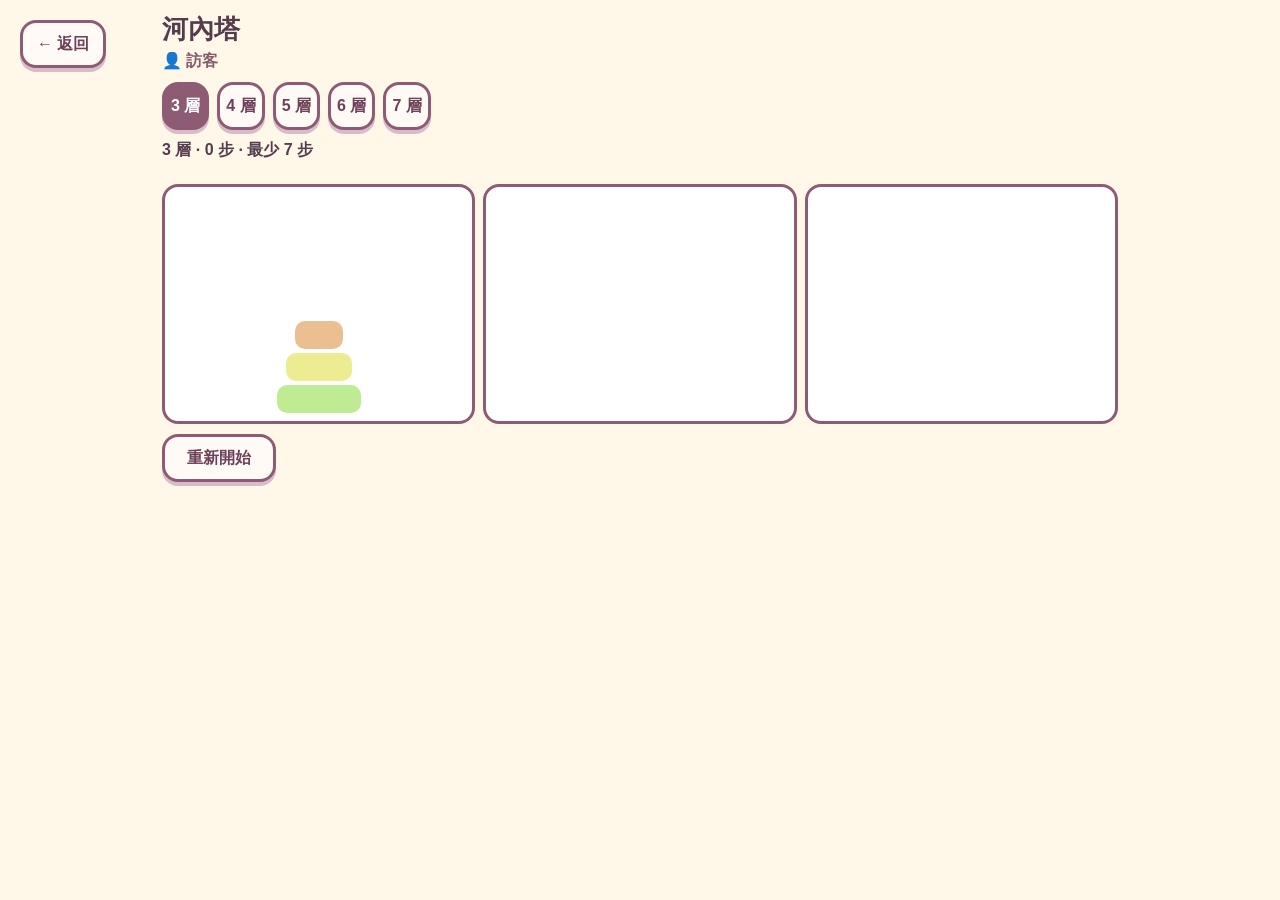
==== games/hanoi/index.html @ 03c4e0ba "Expand playground: free-placement puzzle, 30 sliding levels, eight new games Continue sisters-game i" ====
<!doctype html>
<html lang="zh-Hant"><head><meta charset="utf-8"><meta name="viewport" content="width=device-width, initial-scale=1"><title>河內塔</title>
<link rel="stylesheet" href="../../assets/css/site.css"><link rel="stylesheet" href="../../assets/css/play.css"><link rel="stylesheet" href="hanoi.css"></head>
<body><main class="play-app"><header class="play-top"><button id="back-home" class="back-button" type="button">← 返回</button><div><h1 id="play-title">河內塔</h1><p id="player-badge" class="play-meta"></p></div></header>

<div class="toolbar" id="disc-row"></div>
<p id="status" class="msg"></p>
<div id="pegs" class="pegs"></div>
<div class="toolbar"><button id="restart" class="secondary-button" type="button">重新開始</button></div>

<div id="complete" class="complete-overlay" hidden><div>🎉 ⭐ 🐱 ⭐ 🎉</div><h2>完成啦！</h2><p></p><button id="overlay-next" class="primary-button" type="button">下一題</button></div>
</main>
<script src="../../assets/js/content.js"></script><script src="../../assets/js/shared.js"></script><script src="../../assets/js/play.js"></script>
<script src="hanoi.js"></script></body></html>
---- assets/css/site.css ----
:root{--ink:#493f47;--plum:#735568;--plum-dark:#543c4e;--peach:#f2a97e;--cream:#fffaf0;--mint:#dceee2;--pink:#f7dce5;--blue:#dceaf2;--shadow:rgba(96,67,80,.18);--green:var(--plum);--green-dark:var(--plum-dark);--orange:var(--peach);--paper:var(--cream)}
*{box-sizing:border-box}
[hidden]{display:none!important}
html,body{margin:0;min-height:100%}
body{min-height:100vh;color:var(--ink);background:radial-gradient(circle at 10% 14%,rgba(242,169,126,.2) 0 8%,transparent 8.5%),radial-gradient(circle at 90% 86%,rgba(220,238,226,.7) 0 10%,transparent 10.5%),linear-gradient(145deg,#fff8e9,#f7e8e6);font-family:"Arial Rounded MT Bold","Microsoft JhengHei",system-ui,sans-serif}
button{font:inherit}
button:focus-visible{outline:4px solid #df8b58;outline-offset:3px}

/* 所有頁面共用的中注音組件：兩行固定、各自水平置中。 */
.reading{display:inline-flex;align-items:center;justify-content:center;gap:.42em;max-width:100%;vertical-align:middle;text-align:center}
.reading-icon{flex:0 0 auto;display:grid;place-items:center;line-height:1;font-family:"Segoe UI Emoji","Apple Color Emoji",sans-serif}
.reading-words{min-width:0;display:grid;grid-template-rows:auto auto;justify-items:center;align-items:center;text-align:center;line-height:1}
.reading-zh{width:100%;font-size:1em;font-weight:900;line-height:1.2;text-align:center;white-space:normal}
.reading-bopomofo{width:100%;margin:.28em 0 0;color:#776a72;font-size:.5em;font-weight:800;line-height:1.2;letter-spacing:.05em;text-align:center;white-space:normal}
.reading.compact .reading-bopomofo{margin-top:.2em}

.hub-shell{min-height:100vh;display:grid;place-items:center;padding:16px}
.hero-card{position:relative;width:min(920px,100%);padding:clamp(24px,4vw,42px);border:3px solid rgba(115,85,104,.22);border-radius:34px;background:rgba(255,255,255,.92);box-shadow:0 12px 34px var(--shadow)}
.hub-screen{animation:soft-in .22s ease-out}
.site-heading{text-align:center}
.site-heading h1{margin:0;color:var(--plum-dark);font-size:clamp(31px,5vw,50px)}
.cat-mark{margin-bottom:4px;font-size:clamp(45px,7vw,68px);line-height:1}
.paw-divider{margin:12px 0 5px;color:#c87972;font-size:20px}
.hub-section{margin-top:18px}
.hub-section>h2{margin:0 0 16px;color:var(--plum-dark);font-size:clamp(24px,3vw,32px);text-align:center}
.player-list,.choice-list{display:grid;grid-template-columns:repeat(3,minmax(0,1fr));gap:18px}
.hub-player,.choice-card{min-height:118px;padding:14px 10px;border:3px solid transparent;border-radius:25px;color:var(--plum-dark);background:var(--cream);box-shadow:0 6px 0 rgba(84,60,78,.28);cursor:pointer;font-size:24px;transition:transform .12s ease,box-shadow .12s ease}
.hub-player:hover:not(:disabled),.choice-card:hover:not(:disabled){transform:translateY(-2px)}
.hub-player .reading-icon,.choice-card>.reading .reading-icon{font-size:38px}
.player-sister{background:#fff0bd}.player-youngerSister{background:var(--pink)}.player-guest{background:var(--blue)}
.hub-player.selected{border-color:var(--plum);box-shadow:0 0 0 4px #ead5df,0 6px 0 var(--plum-dark)}
.selection-status{min-height:28px;margin:15px 0 0;color:#865a68;text-align:center;font-size:17px;font-weight:900}
.current-player-badge{width:max-content;max-width:100%;margin:15px auto 24px;padding:8px 15px;border-radius:18px;background:#f7edf0;font-weight:900}
.choice-card{display:grid;place-content:center;justify-items:center;gap:9px;background:#fff7de}
.choice-card:not(:disabled){border-color:var(--plum)}
.choice-card:disabled{opacity:.58;cursor:not-allowed;box-shadow:0 4px 0 rgba(84,60,78,.18)}
.choice-state{font-size:15px}
.back-button{position:absolute;top:20px;left:20px;min-height:52px;padding:7px 14px;border:2px solid var(--plum);border-radius:18px;color:var(--plum-dark);background:#fffaf5;box-shadow:0 4px 0 #d8bcc9;cursor:pointer;font-size:15px;font-weight:900}

.primary-button,.secondary-button{min-height:58px;padding:8px 22px;border:3px solid var(--plum);border-radius:19px;cursor:pointer;font-weight:900;font-size:18px}
.primary-button{color:#fff;background:var(--plum);box-shadow:0 5px 0 var(--plum-dark)}
.secondary-button{color:var(--plum-dark);background:#fffaf5;box-shadow:0 5px 0 #d8bcc9}
.eyebrow{margin:0 0 4px;color:var(--plum);font-weight:900}
h1,h2,h3,p{margin-top:0}
@keyframes soft-in{from{opacity:0;transform:translateY(5px)}to{opacity:1;transform:none}}
@media(max-width:680px){.hub-shell{padding:8px}.hero-card{padding:78px 12px 20px;border-radius:24px}.cat-heading{padding-top:0}.player-list,.choice-list{grid-template-columns:1fr;gap:13px}.hub-player,.choice-card{min-height:91px;font-size:22px}.back-button{top:13px;left:13px}.site-heading h1{font-size:30px}.cat-mark{font-size:46px}.current-player-badge{margin-bottom:16px}}
@media(max-height:700px) and (min-width:681px){.hub-shell{padding:8px}.hero-card{padding:18px 30px}.cat-mark{font-size:43px}.paw-divider{margin:6px 0}.hub-section{margin-top:10px}.hub-player,.choice-card{min-height:94px}.current-player-badge{margin:8px auto 14px}}
@media(prefers-reduced-motion:reduce){*{animation:none!important;transition:none!important}}
---- assets/css/play.css ----
:root{--plum:#8d5b73;--plum-dark:#6d4258;--pink:#ffd6e0;--cream:#fff8e8;--ink:#543c4e}
*{box-sizing:border-box}
body{margin:0;font-family:"Nunito","PingFang TC","Noto Sans TC",sans-serif;background:var(--cream);color:var(--ink)}
.play-app{max-width:980px;margin:0 auto;padding:12px}
.play-top{display:flex;gap:8px;align-items:center;justify-content:space-between;flex-wrap:wrap}
.play-top h1{margin:0;font-size:26px}
.play-meta{margin:4px 0 0;font-weight:800;color:#865a68}
.back-button,.primary-button,.secondary-button,.chip{min-height:48px;border:3px solid var(--plum);border-radius:16px;font-weight:900;font-size:16px;cursor:pointer}
.back-button,.secondary-button,.chip{background:#fffaf5;color:var(--plum-dark);box-shadow:0 4px 0 #d8bcc9}
.primary-button{background:var(--plum);color:#fff;box-shadow:0 4px 0 var(--plum-dark)}
.chip.selected{background:var(--plum);color:#fff}
.toolbar{display:flex;gap:8px;flex-wrap:wrap;margin:10px 0}
.board-wrap{position:relative;background:#fff;border:3px solid var(--plum);border-radius:22px;padding:10px;overflow:auto}
.complete-overlay{position:absolute;inset:0;display:grid;place-content:center;text-align:center;background:rgba(255,248,232,.94);border-radius:18px;z-index:5}
.complete-overlay[hidden]{display:none}
.msg{min-height:28px;font-weight:800}
@media(max-width:680px){.play-app{padding:8px}.play-top h1{font-size:22px}}
---- games/hanoi/hanoi.css ----
.pegs{display:grid;grid-template-columns:repeat(3,1fr);gap:8px;min-height:240px}.peg{background:#fff;border:3px solid #8d5b73;border-radius:16px;display:flex;flex-direction:column-reverse;align-items:center;padding:8px;min-height:220px}.disc{height:28px;border-radius:10px;background:#f4a3b5;margin-top:4px}
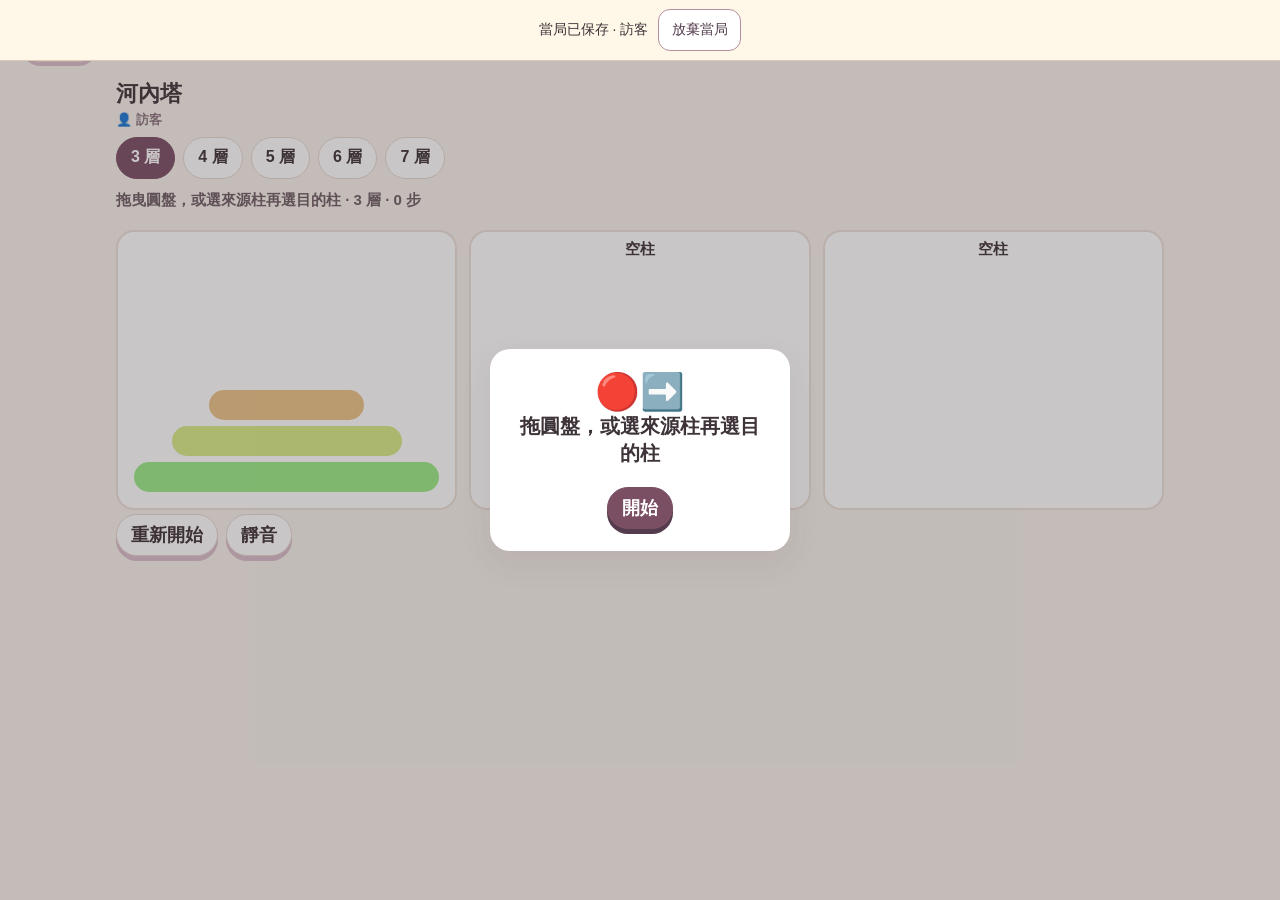
==== commit eaf4592e: "Persist game rounds and fix lifecycle interactions Add durable snapshots and one-tab ownership acros" ====
--- a/games/hanoi/index.html
+++ b/games/hanoi/index.html
@@ -1,6 +1,6 @@
 <!doctype html>
 <html lang="zh-Hant"><head><meta charset="utf-8"><meta name="viewport" content="width=device-width, initial-scale=1"><title>河內塔</title>
-<link rel="stylesheet" href="../../assets/css/site.css"><link rel="stylesheet" href="../../assets/css/play.css"><link rel="stylesheet" href="hanoi.css"></head>
+<link rel="stylesheet" href="../../assets/css/site.css"><link rel="stylesheet" href="../../assets/css/play.css"><link rel="stylesheet" href="hanoi.css"><link rel="stylesheet" href="../../assets/css/lifecycle.css"></head>
 <body><main class="play-app"><header class="play-top"><button id="back-home" class="back-button" type="button">← 返回</button><div><h1 id="play-title">河內塔</h1><p id="player-badge" class="play-meta"></p></div></header>
 
 <div class="toolbar" id="disc-row"></div>
@@ -10,5 +10,5 @@
 
 <div id="complete" class="complete-overlay" hidden><div>🎉 ⭐ 🐱 ⭐ 🎉</div><h2>完成啦！</h2><p></p><button id="overlay-next" class="primary-button" type="button">下一題</button></div>
 </main>
-<script src="../../assets/js/content.js"></script><script src="../../assets/js/shared.js"></script><script src="../../assets/js/play.js"></script>
+<script src="../../assets/js/content.js"></script><script src="../../assets/js/shared.js"></script><script src="../../assets/js/lifecycle.js"></script><script src="../../assets/js/play.js"></script>
 <script src="hanoi.js"></script></body></html>
--- a/assets/css/site.css
+++ b/assets/css/site.css
@@ -2,7 +2,7 @@
 *{box-sizing:border-box}
 [hidden]{display:none!important}
 html,body{margin:0;min-height:100%}
-body{min-height:100vh;color:var(--ink);background:radial-gradient(circle at 10% 14%,rgba(242,169,126,.2) 0 8%,transparent 8.5%),radial-gradient(circle at 90% 86%,rgba(220,238,226,.7) 0 10%,transparent 10.5%),linear-gradient(145deg,#fff8e9,#f7e8e6);font-family:"Arial Rounded MT Bold","Microsoft JhengHei",system-ui,sans-serif}
+body{min-height:100vh;color:var(--ink);background:#f4efe8;font-family:"PingFang TC","Noto Sans TC","Microsoft JhengHei",system-ui,sans-serif}
 button{font:inherit}
 button:focus-visible{outline:4px solid #df8b58;outline-offset:3px}
 
@@ -15,7 +15,7 @@
 .reading.compact .reading-bopomofo{margin-top:.2em}
 
 .hub-shell{min-height:100vh;display:grid;place-items:center;padding:16px}
-.hero-card{position:relative;width:min(920px,100%);padding:clamp(24px,4vw,42px);border:3px solid rgba(115,85,104,.22);border-radius:34px;background:rgba(255,255,255,.92);box-shadow:0 12px 34px var(--shadow)}
+.hero-card{position:relative;width:min(980px,100%);padding:clamp(24px,4vw,40px);border:1px solid #eadfd6;border-radius:28px;background:#fffdf9;box-shadow:0 16px 40px rgba(61,51,56,.06)}
 .hub-screen{animation:soft-in .22s ease-out}
 .site-heading{text-align:center}
 .site-heading h1{margin:0;color:var(--plum-dark);font-size:clamp(31px,5vw,50px)}
@@ -46,3 +46,5 @@
 @media(max-width:680px){.hub-shell{padding:8px}.hero-card{padding:78px 12px 20px;border-radius:24px}.cat-heading{padding-top:0}.player-list,.choice-list{grid-template-columns:1fr;gap:13px}.hub-player,.choice-card{min-height:91px;font-size:22px}.back-button{top:13px;left:13px}.site-heading h1{font-size:30px}.cat-mark{font-size:46px}.current-player-badge{margin-bottom:16px}}
 @media(max-height:700px) and (min-width:681px){.hub-shell{padding:8px}.hero-card{padding:18px 30px}.cat-mark{font-size:43px}.paw-divider{margin:6px 0}.hub-section{margin-top:10px}.hub-player,.choice-card{min-height:94px}.current-player-badge{margin:8px auto 14px}}
 @media(prefers-reduced-motion:reduce){*{animation:none!important;transition:none!important}}
+
+.game-how{display:block;font-size:13px;font-weight:700;color:#8a737c}
--- a/assets/css/play.css
+++ b/assets/css/play.css
@@ -1,18 +1,27 @@
+:root{--ink:#3d3338;--plum:#7a4e63;--line:#eadfD8;--paper:#fffdf9;--wash:#f6f1ea;--mint:#e7f4ea;--shadow:0 12px 32px rgba(61,51,56,.08)}
+*{box-sizing:border-box}
+body{margin:0;font-family:"PingFang TC","Noto Sans TC",Nunito,sans-serif;background:var(--wash);color:var(--ink);user-select:none}
+.play-app{max-width:1080px;margin:0 auto;padding:18px 16px 28px}
+.play-top{display:flex;align-items:center;gap:12px;margin-bottom:8px}
+.play-top h1{margin:0;font-size:22px;font-weight:800}
+.play-meta{margin:2px 0 0;color:#8a737c;font-size:13px;font-weight:700}
+.back-button,.primary-button,.secondary-button,.chip{min-height:42px;border:1px solid #e4d7cf;border-radius:999px;background:#fff;color:var(--ink);font-weight:800;padding:0 14px;cursor:pointer}
+.primary-button{background:var(--plum);color:#fff;border-color:var(--plum)}
+.chip.selected{background:var(--plum);color:#fff;border-color:var(--plum)}
+.toolbar{display:flex;gap:8px;flex-wrap:wrap;margin:8px 0 12px}
+.board-wrap{position:relative;background:var(--paper);border:1px solid var(--line);border-radius:20px;padding:16px;box-shadow:var(--shadow)}
+.complete-overlay{position:absolute;inset:12px;display:grid;place-content:center;text-align:center;background:rgba(255,253,249,.96);border-radius:16px;z-index:5}
+.complete-overlay[hidden]{display:none}
+.msg{min-height:24px;font-weight:700;color:#6d5c63}
+.coach{position:fixed;inset:0;background:rgba(61,51,56,.28);display:grid;place-items:center;z-index:20}
+.coach-card{background:#fff;border-radius:20px;padding:22px;text-align:center;max-width:300px;box-shadow:var(--shadow)}
+.coach-demo{font-size:36px}
+.coach-card p{font-size:20px;font-weight:800}
+@media(max-width:680px){.play-app{padding:12px}}
 
-:root{--plum:#8d5b73;--plum-dark:#6d4258;--pink:#ffd6e0;--cream:#fff8e8;--ink:#543c4e}
-*{box-sizing:border-box}
-body{margin:0;font-family:"Nunito","PingFang TC","Noto Sans TC",sans-serif;background:var(--cream);color:var(--ink)}
-.play-app{max-width:980px;margin:0 auto;padding:12px}
-.play-top{display:flex;gap:8px;align-items:center;justify-content:space-between;flex-wrap:wrap}
-.play-top h1{margin:0;font-size:26px}
-.play-meta{margin:4px 0 0;font-weight:800;color:#865a68}
-.back-button,.primary-button,.secondary-button,.chip{min-height:48px;border:3px solid var(--plum);border-radius:16px;font-weight:900;font-size:16px;cursor:pointer}
-.back-button,.secondary-button,.chip{background:#fffaf5;color:var(--plum-dark);box-shadow:0 4px 0 #d8bcc9}
-.primary-button{background:var(--plum);color:#fff;box-shadow:0 4px 0 var(--plum-dark)}
-.chip.selected{background:var(--plum);color:#fff}
-.toolbar{display:flex;gap:8px;flex-wrap:wrap;margin:10px 0}
-.board-wrap{position:relative;background:#fff;border:3px solid var(--plum);border-radius:22px;padding:10px;overflow:auto}
-.complete-overlay{position:absolute;inset:0;display:grid;place-content:center;text-align:center;background:rgba(255,248,232,.94);border-radius:18px;z-index:5}
-.complete-overlay[hidden]{display:none}
-.msg{min-height:28px;font-weight:800}
-@media(max-width:680px){.play-app{padding:8px}.play-top h1{font-size:22px}}
+.complete-overlay.pop{animation:pop .35s ease}
+@keyframes pop{from{transform:scale(.96);opacity:.6}to{transform:none;opacity:1}}
+
+.board-wrap,.jig-board,.slide-board,.sokoban{box-shadow:0 10px 24px rgba(61,51,56,.06)}
+.msg{font-size:15px}
+.toolbar{margin-top:4px}
--- a/games/hanoi/hanoi.css
+++ b/games/hanoi/hanoi.css
@@ -1 +1,11 @@
-.pegs{display:grid;grid-template-columns:repeat(3,1fr);gap:8px;min-height:240px}.peg{background:#fff;border:3px solid #8d5b73;border-radius:16px;display:flex;flex-direction:column-reverse;align-items:center;padding:8px;min-height:220px}.disc{height:28px;border-radius:10px;background:#f4a3b5;margin-top:4px}+
+.pegs{display:grid;grid-template-columns:repeat(3,1fr);gap:12px}
+.peg{position:relative;background:#fff;border:2px solid #eadfd6;border-radius:18px;min-height:280px;display:flex;flex-direction:column-reverse;align-items:center;padding:36px 8px 16px;cursor:pointer}
+.peg.selected{border:4px solid #d25b6a !important;background:#fff1f3 !important;box-shadow:0 0 0 6px #f6c9cf}
+.peg.legal{border:4px solid #2f6f4e !important;box-shadow:0 0 0 6px #d7efd4}
+.peg.illegal{border:4px solid #d7b4b4 !important}
+.peg-tag{position:absolute;top:8px;left:0;right:0;text-align:center;font-weight:800;font-size:15px}
+.peg.selected .peg-tag{color:#d25b6a}
+.disc{height:30px;border-radius:999px;margin-top:6px}
+.disc.picked{outline:4px solid #3d3338;transform:translateY(-6px)}
+.peg,.disc{touch-action:none}.peg:focus-visible,.peg.selected{outline:3px solid #8d5b73;outline-offset:2px}
--- a/assets/css/lifecycle.css
+++ b/assets/css/lifecycle.css
@@ -0,0 +1,7 @@
+.round-bar{position:sticky;top:0;z-index:30;display:flex;flex-wrap:wrap;gap:.6rem;align-items:center;justify-content:center;padding:.55rem 1rem;background:#fff8e8;border-bottom:1px solid #dccab8;font-size:14px}
+.round-bar button{min-height:42px;border:1px solid #b78e9e;border-radius:12px;padding:.5rem .8rem;background:#fff;color:#543c4e;cursor:pointer}
+.round-bar[data-error=true]{background:#ffe4dd;color:#8b2935}
+.hub-shell,.sudoku-screen,.maze-app .screen{min-height:calc(100svh - var(--round-bar-height,0px))}
+.maze-app .game-screen{height:calc(100svh - var(--round-bar-height,0px))}
+.maze-app .win-panel{position:fixed;inset:auto;top:calc(50% + var(--round-bar-height,0px)/2);left:50%;transform:translate(-50%,-50%);width:min(520px,calc(100vw - 28px));max-height:calc(100svh - var(--round-bar-height,0px) - 28px);overflow:auto;z-index:25;animation:none}
+@media(max-width:850px){.maze-app .game-screen{height:auto}}
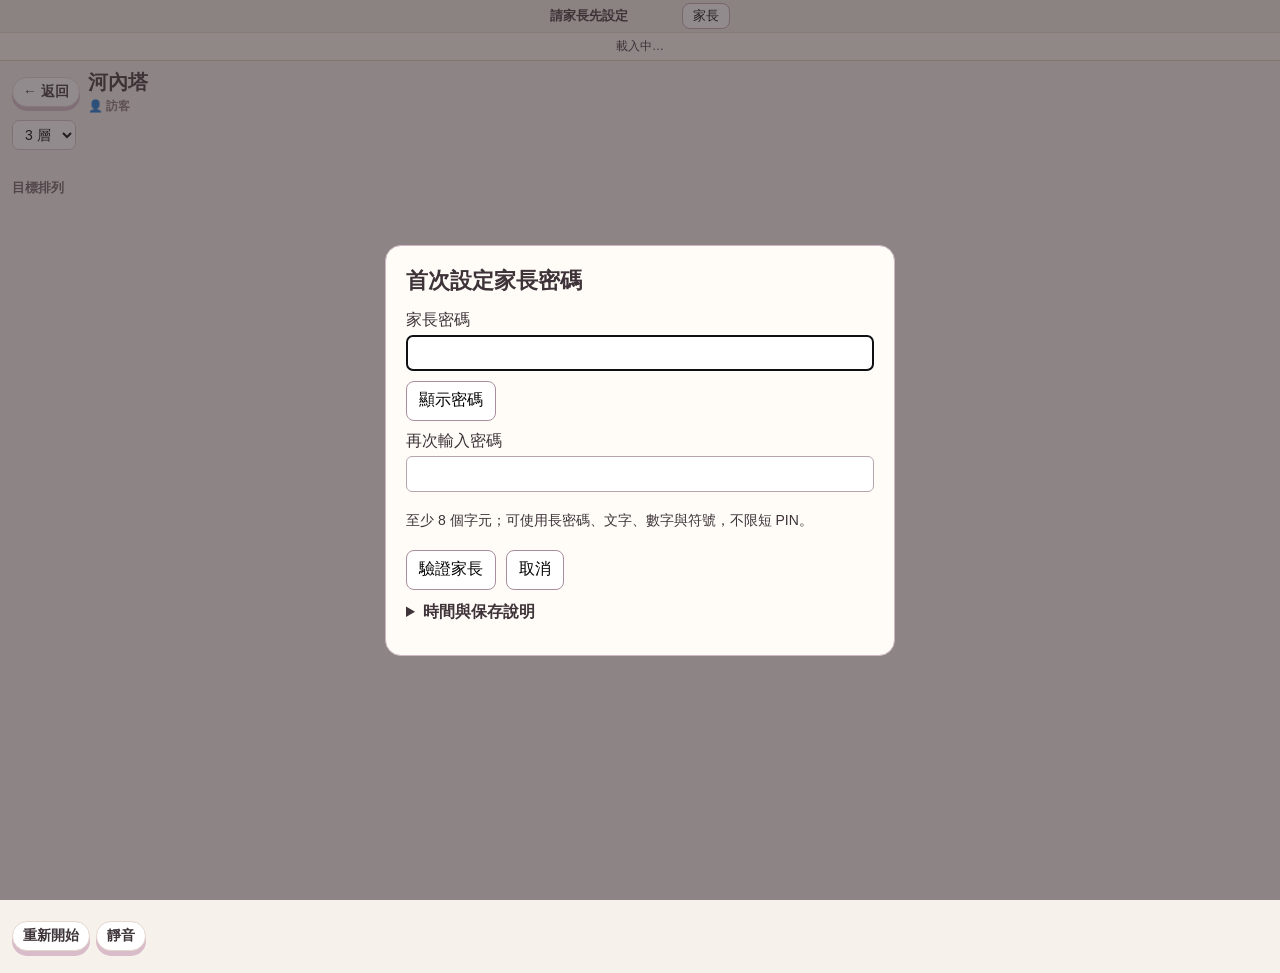
==== commit 52f240ec: "Add parental play sessions and validated challenge pools" ====
--- a/games/hanoi/index.html
+++ b/games/hanoi/index.html
@@ -1,14 +1,14 @@
 <!doctype html>
 <html lang="zh-Hant"><head><meta charset="utf-8"><meta name="viewport" content="width=device-width, initial-scale=1"><title>河內塔</title>
-<link rel="stylesheet" href="../../assets/css/site.css"><link rel="stylesheet" href="../../assets/css/play.css"><link rel="stylesheet" href="hanoi.css"><link rel="stylesheet" href="../../assets/css/lifecycle.css"></head>
+<link rel="stylesheet" href="../../assets/css/site.css"><link rel="stylesheet" href="../../assets/css/play.css"><link rel="stylesheet" href="hanoi.css"><link rel="stylesheet" href="../../assets/css/lifecycle.css"><link rel="stylesheet" href="../../assets/css/family.css"><link rel="stylesheet" href="../../assets/css/game-layout.css"></head>
 <body><main class="play-app"><header class="play-top"><button id="back-home" class="back-button" type="button">← 返回</button><div><h1 id="play-title">河內塔</h1><p id="player-badge" class="play-meta"></p></div></header>
 
 <div class="toolbar" id="disc-row"></div>
 <p id="status" class="msg"></p>
-<div id="pegs" class="pegs"></div>
+<p class="msg">目標排列</p><div id="hanoi-goal" class="hanoi-goal pegs"></div><div id="pegs" class="pegs"></div>
 <div class="toolbar"><button id="restart" class="secondary-button" type="button">重新開始</button></div>
 
 <div id="complete" class="complete-overlay" hidden><div>🎉 ⭐ 🐱 ⭐ 🎉</div><h2>完成啦！</h2><p></p><button id="overlay-next" class="primary-button" type="button">下一題</button></div>
 </main>
-<script src="../../assets/js/content.js"></script><script src="../../assets/js/shared.js"></script><script src="../../assets/js/lifecycle.js"></script><script src="../../assets/js/play.js"></script>
+<script src="../../assets/js/content.js"></script><script src="../../assets/js/shared.js"></script><script src="../../assets/js/family-core.js"></script><script src="../../assets/js/family.js"></script><script src="../../assets/js/lifecycle.js"></script><script src="../../assets/js/challenges.js"></script><script src="../../assets/data/hanoi-bank.js"></script><script src="../../assets/js/play.js"></script>
 <script src="hanoi.js"></script></body></html>
--- a/assets/css/play.css
+++ b/assets/css/play.css
@@ -13,10 +13,6 @@
 .complete-overlay{position:absolute;inset:12px;display:grid;place-content:center;text-align:center;background:rgba(255,253,249,.96);border-radius:16px;z-index:5}
 .complete-overlay[hidden]{display:none}
 .msg{min-height:24px;font-weight:700;color:#6d5c63}
-.coach{position:fixed;inset:0;background:rgba(61,51,56,.28);display:grid;place-items:center;z-index:20}
-.coach-card{background:#fff;border-radius:20px;padding:22px;text-align:center;max-width:300px;box-shadow:var(--shadow)}
-.coach-demo{font-size:36px}
-.coach-card p{font-size:20px;font-weight:800}
 @media(max-width:680px){.play-app{padding:12px}}
 
 .complete-overlay.pop{animation:pop .35s ease}
--- a/assets/css/lifecycle.css
+++ b/assets/css/lifecycle.css
@@ -1,7 +1,19 @@
-.round-bar{position:sticky;top:0;z-index:30;display:flex;flex-wrap:wrap;gap:.6rem;align-items:center;justify-content:center;padding:.55rem 1rem;background:#fff8e8;border-bottom:1px solid #dccab8;font-size:14px}
+/* The save row participates in normal document flow on every page. */
+.round-bar{display:flex;flex-wrap:wrap;gap:.6rem;align-items:center;justify-content:center;padding:.55rem 1rem;background:#fff8e8;border-bottom:1px solid #dccab8;font-size:14px}
 .round-bar button{min-height:42px;border:1px solid #b78e9e;border-radius:12px;padding:.5rem .8rem;background:#fff;color:#543c4e;cursor:pointer}
 .round-bar[data-error=true]{background:#ffe4dd;color:#8b2935}
 .hub-shell,.sudoku-screen,.maze-app .screen{min-height:calc(100svh - var(--round-bar-height,0px))}
-.maze-app .game-screen{height:calc(100svh - var(--round-bar-height,0px))}
-.maze-app .win-panel{position:fixed;inset:auto;top:calc(50% + var(--round-bar-height,0px)/2);left:50%;transform:translate(-50%,-50%);width:min(520px,calc(100vw - 28px));max-height:calc(100svh - var(--round-bar-height,0px) - 28px);overflow:auto;z-index:25;animation:none}
-@media(max-width:850px){.maze-app .game-screen{height:auto}}
+/* Game headers use flow; only the home card owns its positioned back button. */
+.play-top .back-button,.sudoku-card>.back-button{position:static;flex-shrink:0}
+.sudoku-card>.back-button{display:block;margin-bottom:12px}
+.play-top{flex-wrap:wrap}
+/* One completion-card layout, including short/zoomed viewports. */
+.complete-overlay,.maze-app .win-panel{position:fixed;inset:auto;top:50%;left:50%;transform:translate(-50%,-50%);width:min(520px,calc(100vw - 24px));max-height:calc(100svh - 24px);overflow:auto;z-index:40;padding:24px;border:3px solid #df9a43;border-radius:18px;background:#fff9e0;text-align:center;box-shadow:0 8px 24px #35443240;animation:none}
+.complete-overlay:not([hidden]){display:flex;flex-direction:column;align-items:center;gap:12px}
+.complete-overlay h2,.complete-overlay p{margin:0}
+.complete-overlay button{flex-shrink:0;min-height:44px}
+.maze-app .win-panel:not([hidden]){display:flex;flex-direction:column;align-items:center;gap:8px}
+
+.coach{position:fixed;inset:0;padding:16px;overflow:auto;background:#3d333848;display:grid;place-items:center;z-index:50}
+.coach-card{background:#fff;border-radius:20px;padding:22px;text-align:center;width:min(320px,100%);box-shadow:0 12px 32px #3d333820}
+.coach-demo{font-size:36px}.coach-card p{font-size:20px;font-weight:800}
--- a/assets/css/family.css
+++ b/assets/css/family.css
@@ -0,0 +1,6 @@
+.family-bar{display:flex;align-items:center;justify-content:center;flex-wrap:wrap;gap:6px;padding:3px 8px;background:#fff8e8;border-bottom:1px solid #eadcc8;font-size:13px;min-height:30px}
+.family-bar button{font:inherit;border:1px solid #c6a8af;background:#fff;border-radius:8px;min-height:26px;padding:2px 10px;cursor:pointer}
+#family-time{font-weight:750;min-width:120px;font-variant-numeric:tabular-nums}#family-note{color:#765438;font-size:12px}.family-bar[data-locked=true]{background:#f1e8e4}
+.family-dialog{border:1px solid #ccb7c2;border-radius:16px;padding:20px;width:min(510px,calc(100vw - 24px));max-height:calc(100svh - 24px);overflow:auto;color:#3d3338;background:#fffcf7;user-select:text}
+.family-dialog::backdrop{background:#3d333865}.family-dialog h2{margin:0 0 14px;font-size:22px}.family-dialog form{display:flex;flex-wrap:wrap;gap:10px;align-items:center}.family-dialog label{display:flex;flex-direction:column;gap:4px;flex-basis:100%}.family-dialog input,.family-dialog select{font:inherit;padding:8px;min-width:0;width:100%;border:1px solid #b6a4af;border-radius:6px}.family-dialog button{font:inherit;min-height:40px;border:1px solid #a78d9d;border-radius:8px;padding:6px 12px;background:#fff;cursor:pointer}.family-dialog p{margin:10px 0;font-size:14px}.family-dialog details{margin:12px 0}.family-dialog summary{cursor:pointer;font-weight:700}#parent-message{color:#a33742;font-weight:700}.family-dialog [hidden]{display:none!important}
+@media(pointer:coarse){.family-bar button{min-height:40px}.family-bar{font-size:14px}}
--- a/assets/css/game-layout.css
+++ b/assets/css/game-layout.css
@@ -0,0 +1,15 @@
+/* R3 board-first layout; completion remains below the finished work. */
+body{overflow-y:auto}.play-app{max-width:1280px;padding:8px 12px 16px}.play-top{gap:8px;margin:0 0 5px}.play-top h1{font-size:20px}.play-meta{font-size:12px}.play-top .reading-bopomofo{display:none}
+.round-bar{padding:3px 8px;gap:6px;min-height:28px;font-size:12px;background:#faf6ef}.round-bar button{min-height:26px;padding:2px 8px;border-radius:8px;font-size:12px}
+.primary-button,.secondary-button,.chip,.back-button,.option,.difficulty-choice{min-height:30px;padding:4px 10px;font-size:14px}.toolbar{gap:6px;margin:4px 0 6px;align-items:center}.challenge-select{font:inherit;font-size:14px;border:1px solid #d4c5cb;border-radius:7px;background:#fff;padding:4px 8px;min-height:30px;max-width:100%}
+.board-wrap{padding:8px;border-radius:12px;box-shadow:none}.msg{margin:5px 0;min-height:18px;font-size:13px}.complete-overlay,.maze-app .win-panel{position:static;inset:auto;transform:none;width:100%;max-height:none;overflow:visible;margin:10px auto 0;padding:10px;border:1px solid #ddbd81;border-radius:10px;background:#fff6d9;box-shadow:none;animation:none;z-index:auto}
+.complete-overlay:not([hidden]),.maze-app .win-panel:not([hidden]){display:flex;flex-direction:row;flex-wrap:wrap;justify-content:center;gap:10px}.complete-overlay h2,.maze-app .win-panel h2{font-size:20px}.complete-overlay>div{font-size:20px}.complete-overlay button{min-height:32px}.complete-overlay[hidden],.maze-app .win-panel[hidden]{display:none!important}
+.vgrid,.memory-grid,.slide-board,.sokoban{width:min(100%,620px)}.vgrid{border:2px solid #b396a5;padding:10px;background:#fff;border-radius:14px}.vgrid .cell{border:1px solid #d9c8d0;background:#eae2dc}.vgrid .cell.on{background:#ffd363}.vgrid .cell.ok{background:#c6e7c5}.vgrid .cell.no{background:#f4bfc6}
+.q-board,.a-board{border:1px solid #d4c2ce;border-radius:12px;padding:12px;background:#fff}.q-board{margin:12px 0}.pattern-rule{font-weight:750;font-size:18px;color:#5c3f51}.seq{flex-wrap:wrap}.token{min-width:48px;min-height:48px}.pegs{min-height:350px}.peg{min-height:350px}.hanoi-goal{display:flex;justify-content:center;gap:16px;margin:8px auto 12px}.hanoi-goal .peg{min-height:80px;width:130px;padding:10px 5px;border-radius:8px}.hanoi-goal .disc{height:8px;margin-top:2px}.hanoi-goal .peg-tag{display:none}
+.tan-board{width:min(100%,1000px);height:auto;max-width:100%;aspect-ratio:760/460}.puzzle-layout{grid-template-columns:minmax(0,1.3fr) minmax(200px,.85fr);gap:10px}.puzzle-slot{position:relative;border-radius:0;border:1px dashed #d4c3b0;overflow:visible}.tray{overflow-y:auto;scrollbar-gutter:stable}.tray .piece{box-shadow:none;flex-shrink:0}.jig-board{border-radius:0}.ref-row{min-height:25px;font-size:13px;align-items:flex-start}.ref-thumb[hidden]{display:none}.ref-thumb{width:160px;height:107px}.vgrid{width:min(100%,540px)}
+@media(max-width:760px){.puzzle-layout{grid-template-columns:1fr}}
+.toolbar#size-row,.toolbar#theme-row,.toolbar#art-row{display:inline-flex;margin-right:8px}.play-app .grid{width:min(100%,620px,max(288px,calc(100svh - var(--round-bar-height,60px) - 180px)))}.sudoku-app #game>.board-wrap{width:min(100%,max(288px,calc(100svh - var(--round-bar-height,60px) - 255px)),560px)}.sudoku-app .game-screen>header h1{font-size:20px}.sudoku-app .game-screen>header .header-button{min-height:30px;padding:4px 10px;font-size:14px}.sudoku-app .game-controls button{min-height:32px}.sudoku-app #answers .answer-button{aspect-ratio:auto;min-height:44px}.sudoku-app .game-screen{gap:6px;padding:8px 12px}.hanoi-goal .disc{font-size:0}.hanoi-goal .peg{border-bottom-width:4px}
+.maze-app .game-screen{gap:6px;padding:6px 12px 14px}.maze-app .game-header{gap:8px}.maze-app .game-heading{flex:0 0 auto;text-align:left}.maze-app .game-heading h1{font-size:20px}.maze-app .game-heading>p,.maze-app .game-header .reading-bopomofo{display:none}.maze-app .game-info{flex:1;justify-content:flex-end;font-size:12px;gap:5px}.maze-app .game-info span,.maze-app #timer{padding:4px 6px;font-size:14px;min-width:0}.maze-app .header-button{min-height:30px;padding:3px 9px;border-width:1px;border-radius:8px;font-size:13px;box-shadow:none}.maze-app .maze-card{width:max-content;max-width:100%;padding:8px;border-width:1px;border-radius:12px;gap:6px;box-shadow:none}.maze-app .maze-mode-note{margin:0;font-size:12px}.maze-app .maze-wrap{box-shadow:none}.maze-app .win-panel{position:static;width:100%;inset:auto;z-index:auto;padding:10px;animation:none}.maze-app .win-panel:not([hidden]){display:flex;flex-wrap:wrap;justify-content:center;align-items:center;gap:8px}.maze-app .win-panel .win-mascot,.maze-app .win-panel .celebration{display:none}.maze-app .win-details{display:flex;gap:8px;flex-wrap:wrap;font-size:12px}.maze-app .win-actions{margin:0}.maze-app .win-panel h2{font-size:20px;margin:0}
+@media(min-width:851px){.maze-app{--cell-size:max(18px,min(calc((100vw - 72px)/var(--maze-cols)),calc((100svh - var(--round-bar-height,0px) - 135px)/var(--maze-rows)),70px))}}
+@media(pointer:coarse){.primary-button,.secondary-button,.chip,.back-button,.challenge-select,.round-bar button{min-height:42px;font-size:14px}}
+@media(max-width:680px){.play-app{padding:8px}.play-top h1{font-size:18px}.round-bar{justify-content:center}.board-wrap{padding:5px}.pegs,.peg{min-height:260px}.hanoi-goal .peg{width:90px}.hanoi-goal{gap:8px}.complete-overlay:not([hidden]){flex-direction:column}}
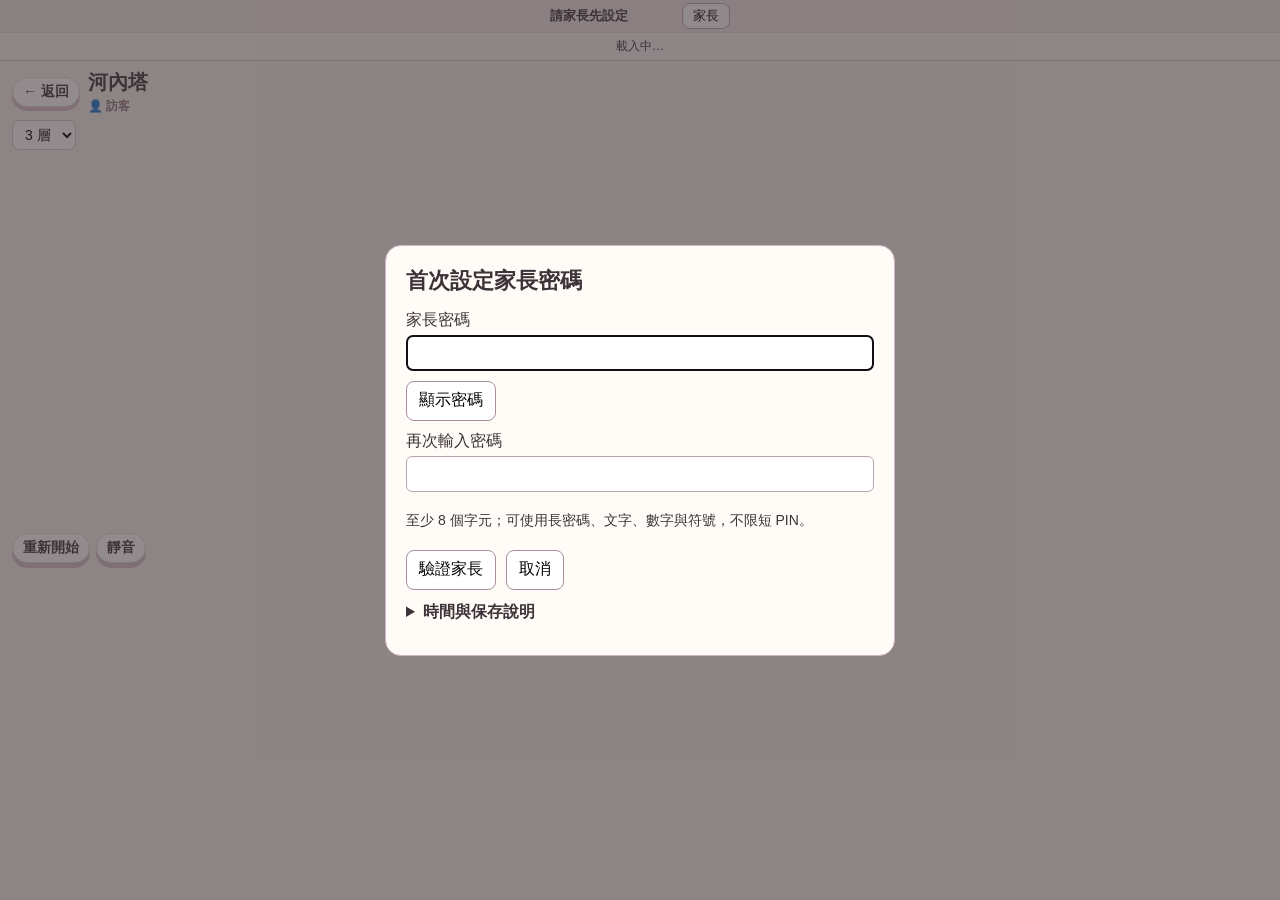
==== commit f8a0778f: "Restore classic gameplay and full illustrations" ====
--- a/games/hanoi/index.html
+++ b/games/hanoi/index.html
@@ -5,10 +5,11 @@
 
 <div class="toolbar" id="disc-row"></div>
 <p id="status" class="msg"></p>
-<p class="msg">目標排列</p><div id="hanoi-goal" class="hanoi-goal pegs"></div><div id="pegs" class="pegs"></div>
+<section id="legacy-goal-notice" hidden role="dialog" aria-labelledby="legacy-goal-title"><div class="coach-card"><h2 id="legacy-goal-title">舊局的目標更新了</h2><p>原本的圓盤位置和步數已保留。現在統一把全部圓盤排到右柱；確認後才會改用新目標，不會自動算通關。</p><button id="legacy-goal-continue" class="primary-button" type="button">保留進度，改以右柱繼續</button><button id="legacy-goal-restart" class="secondary-button" type="button">放棄舊局，從左柱重新開始</button></div></section>
+<div id="pegs" class="pegs"></div>
 <div class="toolbar"><button id="restart" class="secondary-button" type="button">重新開始</button></div>
 
 <div id="complete" class="complete-overlay" hidden><div>🎉 ⭐ 🐱 ⭐ 🎉</div><h2>完成啦！</h2><p></p><button id="overlay-next" class="primary-button" type="button">下一題</button></div>
 </main>
-<script src="../../assets/js/content.js"></script><script src="../../assets/js/shared.js"></script><script src="../../assets/js/family-core.js"></script><script src="../../assets/js/family.js"></script><script src="../../assets/js/lifecycle.js"></script><script src="../../assets/js/challenges.js"></script><script src="../../assets/data/hanoi-bank.js"></script><script src="../../assets/js/play.js"></script>
-<script src="hanoi.js"></script></body></html>+<script src="../../assets/js/content.js"></script><script src="../../assets/js/shared.js"></script><script src="../../assets/js/family-core.js"></script><script src="../../assets/js/family.js"></script><script src="../../assets/js/lifecycle.js"></script><script src="../../assets/js/challenges.js"></script><script src="../../assets/js/play.js"></script>
+<script src="hanoi.js"></script></body></html>
--- a/games/hanoi/hanoi.css
+++ b/games/hanoi/hanoi.css
@@ -9,3 +9,10 @@
 .disc{height:30px;border-radius:999px;margin-top:6px}
 .disc.picked{outline:4px solid #3d3338;transform:translateY(-6px)}
 .peg,.disc{touch-action:none}.peg:focus-visible,.peg.selected{outline:3px solid #8d5b73;outline-offset:2px}
+
+/* Keep family settings, save retry and Back reachable while the old goal awaits a choice. */
+#legacy-goal-notice.coach{position:relative;inset:auto;padding:12px;margin-bottom:12px;display:block;z-index:auto;background:#fff1d9;border-radius:14px}
+#legacy-goal-notice .coach-card{width:100%;box-shadow:none;background:transparent;padding:8px}
+#legacy-goal-notice h2{font-size:20px;margin:0 0 8px}
+#legacy-goal-notice .coach-card p{font-size:16px}
+#legacy-goal-notice button{margin:4px}
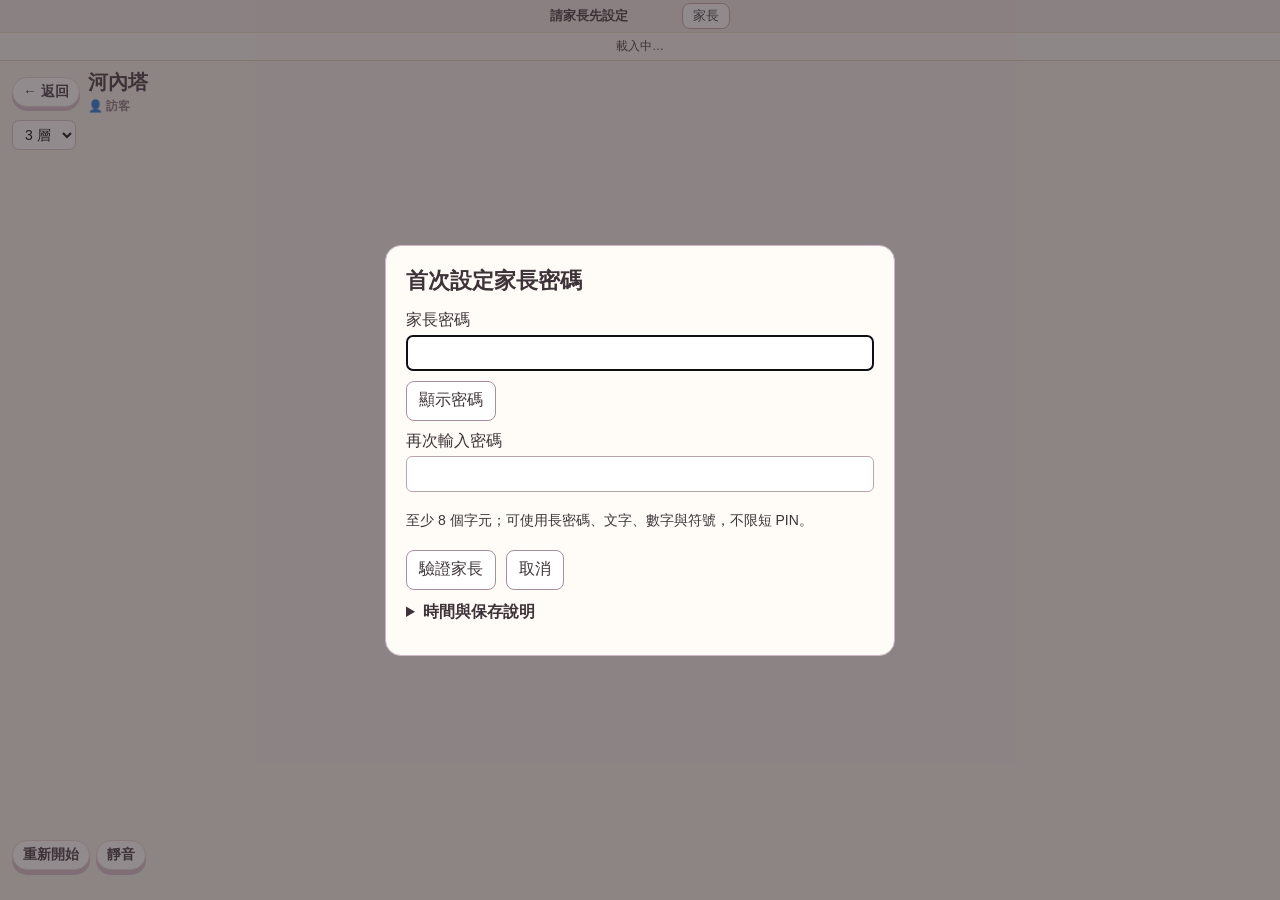
==== commit 2d6cbe20: "Fix readable parent controls on iOS submit buttons" ====
--- a/games/hanoi/index.html
+++ b/games/hanoi/index.html
@@ -1,6 +1,6 @@
 <!doctype html>
 <html lang="zh-Hant"><head><meta charset="utf-8"><meta name="viewport" content="width=device-width, initial-scale=1"><title>河內塔</title>
-<link rel="stylesheet" href="../../assets/css/site.css"><link rel="stylesheet" href="../../assets/css/play.css"><link rel="stylesheet" href="hanoi.css"><link rel="stylesheet" href="../../assets/css/lifecycle.css"><link rel="stylesheet" href="../../assets/css/family.css"><link rel="stylesheet" href="../../assets/css/game-layout.css"></head>
+<link rel="stylesheet" href="../../assets/css/site.css"><link rel="stylesheet" href="../../assets/css/play.css"><link rel="stylesheet" href="hanoi.css"><link rel="stylesheet" href="../../assets/css/lifecycle.css"><link rel="stylesheet" href="../../assets/css/family.css?mobile-text=1"><link rel="stylesheet" href="../../assets/css/game-layout.css"></head>
 <body><main class="play-app"><header class="play-top"><button id="back-home" class="back-button" type="button">← 返回</button><div><h1 id="play-title">河內塔</h1><p id="player-badge" class="play-meta"></p></div></header>
 
 <div class="toolbar" id="disc-row"></div>
--- a/games/hanoi/hanoi.css
+++ b/games/hanoi/hanoi.css
@@ -16,3 +16,11 @@
 #legacy-goal-notice h2{font-size:20px;margin:0 0 8px}
 #legacy-goal-notice .coach-card p{font-size:16px}
 #legacy-goal-notice button{margin:4px}
+
+/* The active towers use the viewport; all disc positions stay in game coordinates. */
+.play-app:has(#pegs){max-width:none;--hanoi-room:max(300px,calc(100svh - var(--round-bar-height,66px) - 182px))}
+.play-app:has(#pegs) #pegs{height:var(--hanoi-room);min-height:0;gap:clamp(8px,1.2vw,20px)}
+.play-app:has(#pegs) #pegs .peg{height:100%;min-height:0}
+.play-app:has(#pegs) #pegs .disc{height:clamp(28px,calc((var(--hanoi-room) - 100px)/8),80px);flex-shrink:0}
+.play-app:has(#pegs):has(#complete:not([hidden])){--hanoi-room:max(280px,calc(100svh - var(--round-bar-height,66px) - 252px))}
+@media(max-width:680px){.play-app:has(#pegs){--hanoi-room:max(330px,calc(100svh - var(--round-bar-height,92px) - 214px))}.play-app:has(#pegs):has(#complete:not([hidden])){--hanoi-room:max(300px,calc(100svh - var(--round-bar-height,92px) - 380px))}.play-app:has(#pegs) #pegs .peg{padding:36px 6px 16px}}
--- a/assets/css/family.css
+++ b/assets/css/family.css
@@ -4,3 +4,7 @@
 .family-dialog{border:1px solid #ccb7c2;border-radius:16px;padding:20px;width:min(510px,calc(100vw - 24px));max-height:calc(100svh - 24px);overflow:auto;color:#3d3338;background:#fffcf7;user-select:text}
 .family-dialog::backdrop{background:#3d333865}.family-dialog h2{margin:0 0 14px;font-size:22px}.family-dialog form{display:flex;flex-wrap:wrap;gap:10px;align-items:center}.family-dialog label{display:flex;flex-direction:column;gap:4px;flex-basis:100%}.family-dialog input,.family-dialog select{font:inherit;padding:8px;min-width:0;width:100%;border:1px solid #b6a4af;border-radius:6px}.family-dialog button{font:inherit;min-height:40px;border:1px solid #a78d9d;border-radius:8px;padding:6px 12px;background:#fff;cursor:pointer}.family-dialog p{margin:10px 0;font-size:14px}.family-dialog details{margin:12px 0}.family-dialog summary{cursor:pointer;font-weight:700}#parent-message{color:#a33742;font-weight:700}.family-dialog [hidden]{display:none!important}
 @media(pointer:coarse){.family-bar button{min-height:40px}.family-bar{font-size:14px}}
+/* iOS submit buttons default to white text; our controls have white backgrounds. */
+.family-bar button,.family-dialog button{color:#3d3338;-webkit-text-fill-color:currentColor;-webkit-appearance:none;appearance:none;line-height:1.3}
+.family-dialog input,.family-dialog select{color:#3d3338;-webkit-text-fill-color:currentColor;background:#fff;color-scheme:light}
+.family-dialog button:disabled{color:#6d5c63;background:#f0e9e7;opacity:1;cursor:not-allowed}
--- a/assets/css/game-layout.css
+++ b/assets/css/game-layout.css
@@ -1,5 +1,5 @@
 /* R3 board-first layout; completion remains below the finished work. */
-body{overflow-y:auto}.play-app{max-width:1280px;padding:8px 12px 16px}.play-top{gap:8px;margin:0 0 5px}.play-top h1{font-size:20px}.play-meta{font-size:12px}.play-top .reading-bopomofo{display:none}
+body{overflow-y:auto}.play-app{max-width:none;width:100%;padding:8px 12px 12px}.play-top{gap:8px;margin:0 0 5px}.play-top h1{font-size:20px}.play-meta{font-size:12px}.play-top .reading-bopomofo{display:none}
 .round-bar{padding:3px 8px;gap:6px;min-height:28px;font-size:12px;background:#faf6ef}.round-bar button{min-height:26px;padding:2px 8px;border-radius:8px;font-size:12px}
 .primary-button,.secondary-button,.chip,.back-button,.option,.difficulty-choice{min-height:30px;padding:4px 10px;font-size:14px}.toolbar{gap:6px;margin:4px 0 6px;align-items:center}.challenge-select{font:inherit;font-size:14px;border:1px solid #d4c5cb;border-radius:7px;background:#fff;padding:4px 8px;min-height:30px;max-width:100%}
 .board-wrap{padding:8px;border-radius:12px;box-shadow:none}.msg{margin:5px 0;min-height:18px;font-size:13px}.complete-overlay,.maze-app .win-panel{position:static;inset:auto;transform:none;width:100%;max-height:none;overflow:visible;margin:10px auto 0;padding:10px;border:1px solid #ddbd81;border-radius:10px;background:#fff6d9;box-shadow:none;animation:none;z-index:auto}
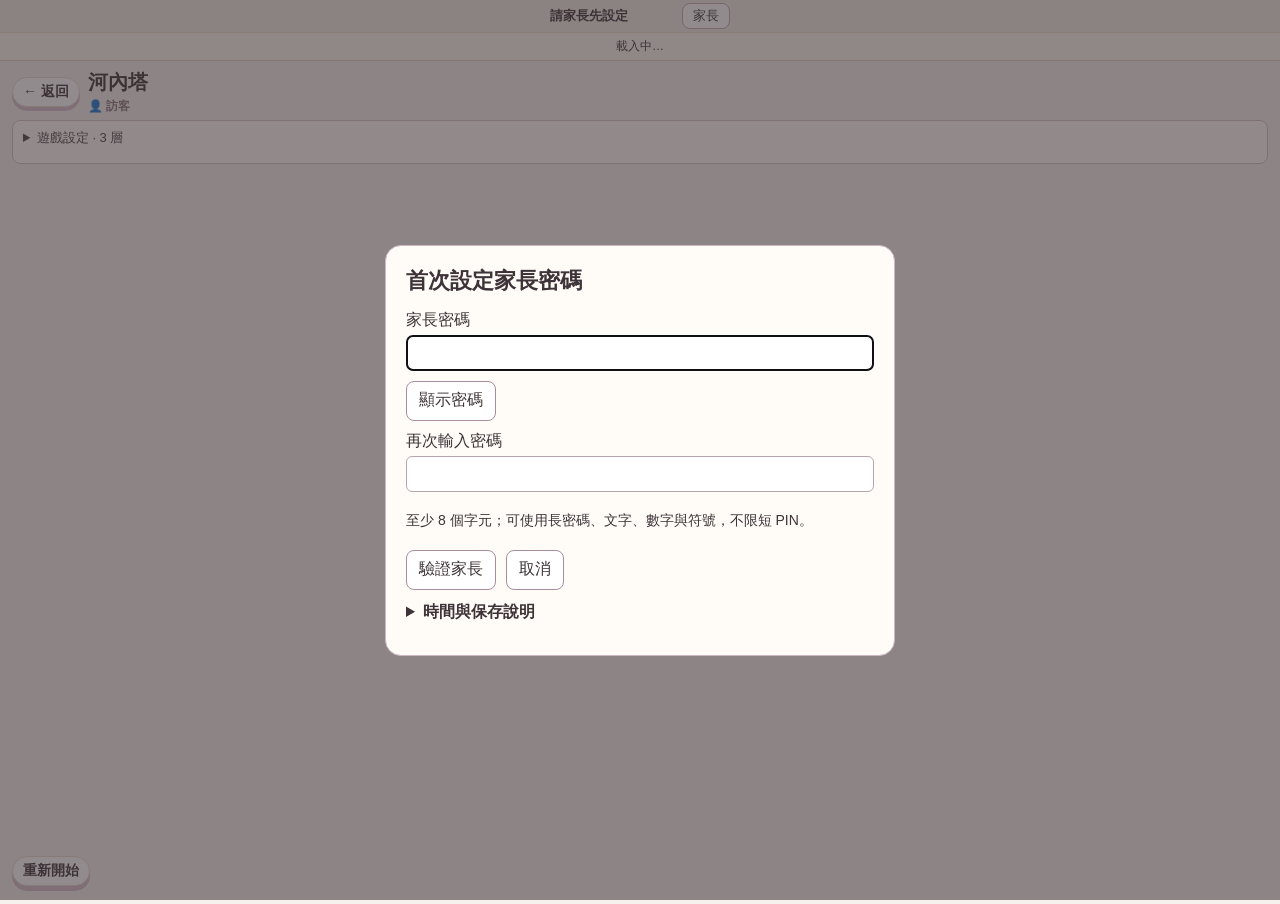
==== commit 6190894c: "Fix mobile game controls and keep completed work visible" ====
--- a/games/hanoi/index.html
+++ b/games/hanoi/index.html
@@ -1,6 +1,6 @@
 <!doctype html>
 <html lang="zh-Hant"><head><meta charset="utf-8"><meta name="viewport" content="width=device-width, initial-scale=1"><title>河內塔</title>
-<link rel="stylesheet" href="../../assets/css/site.css"><link rel="stylesheet" href="../../assets/css/play.css"><link rel="stylesheet" href="hanoi.css"><link rel="stylesheet" href="../../assets/css/lifecycle.css"><link rel="stylesheet" href="../../assets/css/family.css?mobile-text=1"><link rel="stylesheet" href="../../assets/css/game-layout.css"></head>
+<link rel="stylesheet" href="../../assets/css/site.css"><link rel="stylesheet" href="../../assets/css/play.css"><link rel="stylesheet" href="hanoi.css"><link rel="stylesheet" href="../../assets/css/lifecycle.css"><link rel="stylesheet" href="../../assets/css/family.css?mobile-text=1"><link rel="stylesheet" href="../../assets/css/game-layout.css?flow=1"></head>
 <body><main class="play-app"><header class="play-top"><button id="back-home" class="back-button" type="button">← 返回</button><div><h1 id="play-title">河內塔</h1><p id="player-badge" class="play-meta"></p></div></header>
 
 <div class="toolbar" id="disc-row"></div>
@@ -12,4 +12,4 @@
 <div id="complete" class="complete-overlay" hidden><div>🎉 ⭐ 🐱 ⭐ 🎉</div><h2>完成啦！</h2><p></p><button id="overlay-next" class="primary-button" type="button">下一題</button></div>
 </main>
 <script src="../../assets/js/content.js"></script><script src="../../assets/js/shared.js"></script><script src="../../assets/js/family-core.js"></script><script src="../../assets/js/family.js"></script><script src="../../assets/js/lifecycle.js"></script><script src="../../assets/js/challenges.js"></script><script src="../../assets/js/play.js"></script>
-<script src="hanoi.js"></script></body></html>
+<script src="hanoi.js"></script><script src="../../assets/js/game-layout.js?flow=1"></script></body></html>
--- a/assets/css/game-layout.css
+++ b/assets/css/game-layout.css
@@ -13,3 +13,38 @@
 @media(min-width:851px){.maze-app{--cell-size:max(18px,min(calc((100vw - 72px)/var(--maze-cols)),calc((100svh - var(--round-bar-height,0px) - 135px)/var(--maze-rows)),70px))}}
 @media(pointer:coarse){.primary-button,.secondary-button,.chip,.back-button,.challenge-select,.round-bar button{min-height:42px;font-size:14px}}
 @media(max-width:680px){.play-app{padding:8px}.play-top h1{font-size:18px}.round-bar{justify-content:center}.board-wrap{padding:5px}.pegs,.peg{min-height:260px}.hanoi-goal .peg{width:90px}.hanoi-goal{gap:8px}.complete-overlay:not([hidden]){flex-direction:column}}
+
+/* Current work stays central; settings are secondary and completion actions stay reachable. */
+.family-bar{position:sticky;top:0;z-index:30;padding-top:max(3px,env(safe-area-inset-top,0px))}
+.game-settings{margin:4px 0 8px;border:1px solid #d4c5cb;border-radius:8px;background:#fffaf5;color:#493f47}
+.game-settings>summary{padding:8px 10px;min-height:42px;font-size:13px;cursor:pointer;overflow-wrap:anywhere}
+.game-settings-content{padding:4px 8px 8px;display:flex;align-items:center;gap:6px;flex-wrap:wrap}
+.game-settings .toolbar{margin:0}.game-settings #mute{min-height:42px}
+.game-completed{padding-bottom:calc(120px + env(safe-area-inset-bottom,0px))}
+.game-completed .toolbar,.game-completed .game-settings,.game-completed .game-controls,.game-completed .touch-controls,.game-completed .answer-pad,.game-completed .game-actions,.game-completed .puzzle-side{display:none!important}
+.game-completed .puzzle-layout{grid-template-columns:minmax(0,1fr)}
+.game-completed #rotate,.game-completed #flip,.game-completed #hint,.game-completed #undo,.game-completed #restart{display:none!important}
+.game-completed .complete-overlay:not([hidden]),.game-completed .maze-app .win-panel:not([hidden]){position:fixed;z-index:35;inset:auto 8px 0;transform:none;width:calc(100% - 16px);max-width:640px;margin:0 auto;padding:6px 8px calc(6px + env(safe-area-inset-bottom,0px));display:flex;flex-direction:row;justify-content:center;align-items:center;gap:6px 10px;border:1px solid #ddbd81;border-radius:10px 10px 0 0;background:#fff6d9;box-shadow:0 -2px 8px #543c4e12;max-height:none;overflow:visible}
+.game-completed .complete-overlay>div:first-child,.game-completed .win-mascot,.game-completed .celebration{display:none}
+.game-completed .complete-overlay h2,.game-completed .win-panel h2{margin:0;font-size:16px}
+.game-completed .complete-overlay>p,.game-completed .win-details{margin:0;font-size:12px;max-height:2.4em;overflow:hidden}
+.game-completed .complete-overlay button,.game-completed .win-panel button{min-height:44px;min-width:112px;font-size:14px;padding:6px 12px;margin:0;touch-action:manipulation}
+.game-completed .win-actions{margin:0;gap:8px;flex-direction:row;flex-wrap:wrap}.game-completed .win-panel .new-record{display:none}
+@media(max-width:680px){.game-completed .complete-overlay h2,.game-completed .win-panel h2{flex-basis:100%;text-align:center}.game-completed .complete-overlay>p,.game-completed .win-details{display:none}}
+@media(max-height:480px){.game-completed .complete-overlay h2,.game-completed .win-panel h2,.game-completed .win-details,.game-completed .complete-overlay>p{display:none}.game-completed{padding-bottom:calc(68px + env(safe-area-inset-bottom,0px))}}
+
+.in-round-actions{display:flex;justify-content:center;align-items:center;gap:8px;margin:4px 0 8px}.in-round-actions button{min-height:44px;touch-action:manipulation}.game-completed .in-round-actions{display:none!important}
+
+.round-action-row{display:flex;align-items:center;justify-content:center;flex-wrap:wrap;gap:6px}.round-action-row .toolbar,.round-action-row .game-controls,.round-action-row .in-round-actions{margin:4px 0 8px}.game-completed .round-action-row{display:none!important}
+
+.game-work-view{width:100%;display:flow-root}.game-work-content{display:flow-root}
+/* Preserve Sliding's exit allowance when its frame sits in a completed-work view. */
+.play-app:has(.slide-board)>.game-work-view>.board-wrap{width:min(100%,calc(var(--sliding-size) + 42px));margin:8px auto;padding:8px 32px 8px 8px}
+
+.game-work-content>.q-board,.game-work-content>.a-board{width:fit-content;max-width:100%;height:auto;min-height:0;margin:10px auto;padding:12px 16px}.game-work-content>.a-board{min-width:min(100%,280px)}
+.game-completed .a-board>.msg,.game-completed .q-board>details,.game-completed .play-app>#status,.game-completed .game-message,.game-completed .maze-card>.status{display:none}
+.game-completed .correct-result{background:#d8edda;color:#285a35;border-color:#70a57b;opacity:1}
+@media(max-width:600px){.game-work-content>.q-board,.game-work-content>.a-board{padding:10px}}
+
+/* Compact completion actions keep their primary labels readable. */
+.game-completed .win-panel .reading-bopomofo{display:none}
